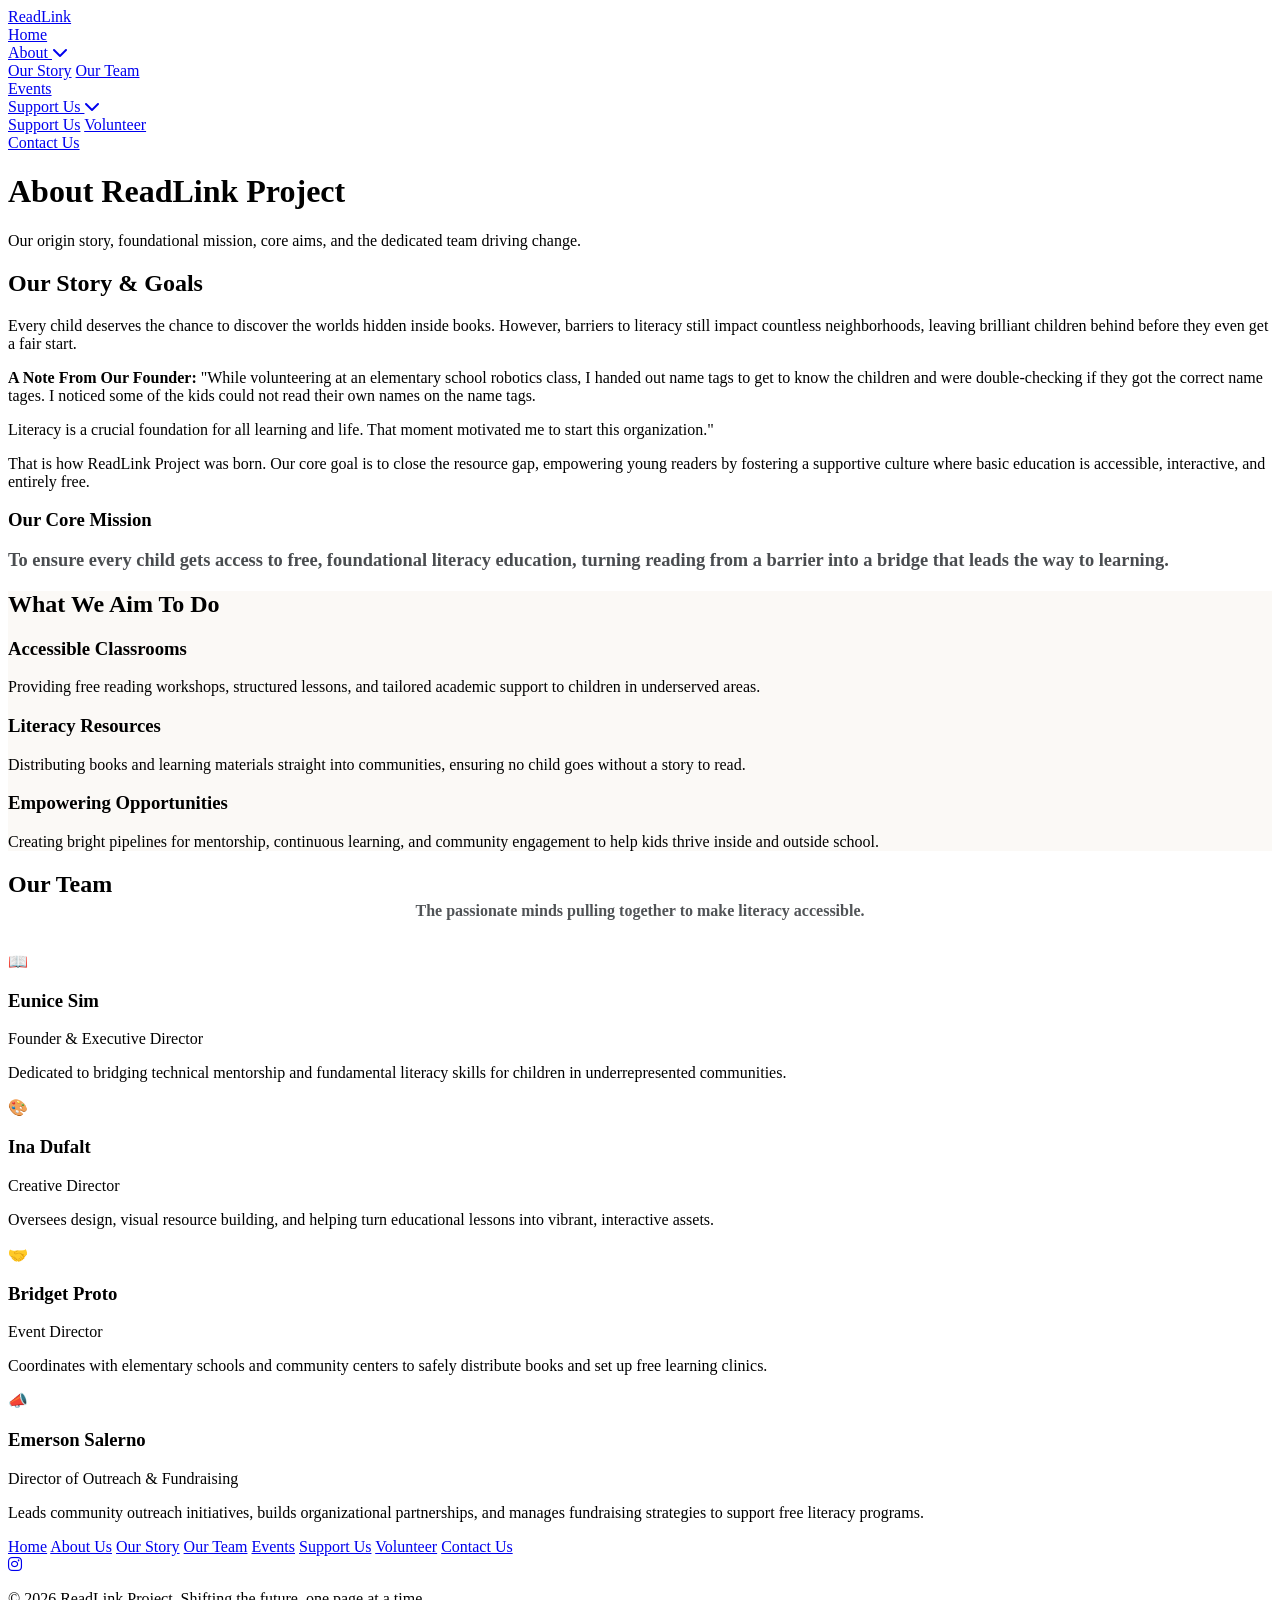
==== about.html @ 2fe0ac2c "Add files via upload" ====
<!DOCTYPE html>
<html lang="en">
<head>
    <meta charset="UTF-8">
    <meta name="viewport" content="width=device-width, initial-scale=1.0">
    <title>About Us | ReadLink Project</title>
    <link rel="preconnect" href="https://fonts.googleapis.com">
    <link rel="preconnect" href="https://fonts.gstatic.com" crossorigin>
    <link href="https://fonts.googleapis.com/css2?family=Fredoka:wght@300..700&family=Quicksand:wght@400;600;700&display=swap" rel="stylesheet">
    <link rel="stylesheet" href="https://cdnjs.cloudflare.com/ajax/libs/font-awesome/6.4.2/css/all.min.css">
    <link rel="stylesheet" href="style.css">
</head>
<body>

    <header>
        <a href="index.html" class="brand-link">
            <img src="ReadLink (1).png" alt="ReadLink Logo" class="nav-logo-img" onerror="this.style.display='none'">
            <div class="logo-text">Read<span>Link</span></div>
        </a>
        <nav>
            <a href="index.html" class="nav-link">Home</a>
            
            <div class="nav-item active">
                <a href="about.html">About <i class="fa-solid fa-chevron-down nav-arrow"></i></a>
                <div class="dropdown-menu">
                    <a href="about.html#story">Our Story</a>
                    <a href="about.html#team">Our Team</a>
                </div>
            </div>
            
            <a href="events.html" class="nav-link">Events</a>
            
            <div class="nav-item">
                <a href="support.html">Support Us <i class="fa-solid fa-chevron-down nav-arrow"></i></a>
                <div class="dropdown-menu">
                    <a href="support.html#support-options">Support Us</a>
                    <a href="support.html#volunteer">Volunteer</a>
                </div>
            </div>
            
            <a href="contact.html" class="nav-link">Contact Us</a>
        </nav>
    </header>

    <div class="subpage-hero">
        <h1>About ReadLink Project</h1>
        <p>Our origin story, foundational mission, core aims, and the dedicated team driving change.</p>
    </div>

    <main>
        <!-- OUR STORY SECTION -->
        <section id="story">
            <div class="about-container">
                <div class="about-text">
                    <h2 style="text-align: left; color: var(--logo-coral);">Our Story & Goals</h2>
                    <p>Every child deserves the chance to discover the worlds hidden inside books. However, barriers to literacy still impact countless neighborhoods, leaving brilliant children behind before they even get a fair start.</p>
                    
                    <div class="quote-block">
                    <p><strong>A Note From Our Founder:</strong> "While volunteering at an elementary school robotics class, I handed out name tags to get to know the children and were double-checking if they got the correct name tages. I noticed some of the kids could not read their own names on the name tags.
                    <p style="margin-top: 0.5rem;">Literacy is a crucial foundation for all learning and life. That moment motivated me to start this organization."</p></p>
                </div>

                    <p>That is how ReadLink Project was born. Our core goal is to close the resource gap, empowering young readers by fostering a supportive culture where basic education is accessible, interactive, and entirely free.</p>
                </div>
                <div class="about-visual">
                    <h3 style="color: var(--logo-blue); margin-bottom: 1rem;">Our Core Mission</h3>
                    <p style="font-weight: 600; font-size: 1.15rem; color: #4A4D50;">To ensure every child gets access to free, foundational literacy education, turning reading from a barrier into a bridge that leads the way to learning.</p>
                </div>
            </div>
        </section>

        <!-- WHAT WE AIM TO DO SECTION -->
        <section id="aims" style="background-color: rgba(242, 236, 225, 0.3);">
            <h2>What We Aim To Do</h2>
            <div class="grid-container">
                <div class="card">
                    <div>
                        <h3 style="color: var(--logo-coral);">Accessible Classrooms</h3>
                        <p>Providing free reading workshops, structured lessons, and tailored academic support to children in underserved areas.</p>
                    </div>
                </div>
                <div class="card">
                    <div>
                        <h3 style="color: var(--logo-blue);">Literacy Resources</h3>
                        <p>Distributing books and learning materials straight into communities, ensuring no child goes without a story to read.</p>
                    </div>
                </div>
                <div class="card">
                    <div>
                        <h3 style="color: var(--logo-teal);">Empowering Opportunities</h3>
                        <p>Creating bright pipelines for mentorship, continuous learning, and community engagement to help kids thrive inside and outside school.</p>
                    </div>
                </div>
            </div>
        </section>

        <!-- OUR TEAM SECTION -->
        <section id="team">
            <h2>Our Team</h2>
            <p style="text-align: center; max-width: 500px; margin: -1rem auto 2rem auto; color: #515457; font-weight: 600;">
                The passionate minds pulling together to make literacy accessible.
            </p>
            
            <div class="team-grid">
                <div class="team-member">
                    <div class="avatar-placeholder">📖</div>
                    <h3>Eunice Sim</h3>
                    <div class="role">Founder & Executive Director</div>
                    <p>Dedicated to bridging technical mentorship and fundamental literacy skills for children in underrepresented communities.</p>
                </div>

                <div class="team-member">
                    <div class="avatar-placeholder">🎨</div>
                    <h3>Ina Dufalt</h3>
                    <div class="role">Creative Director</div>
                    <p>Oversees design, visual resource building, and helping turn educational lessons into vibrant, interactive assets.</p>
                </div>

                <div class="team-member">
                    <div class="avatar-placeholder">🤝</div>
                    <h3>Bridget Proto</h3>
                    <div class="role">Event Director</div>
                    <p>Coordinates with elementary schools and community centers to safely distribute books and set up free learning clinics.</p>
                </div>

                <div class="team-member">
                    <div class="avatar-placeholder">📣</div>
                    <h3>Emerson Salerno</h3>
                    <div class="role">Director of Outreach & Fundraising</div>
                    <p>Leads community outreach initiatives, builds organizational partnerships, and manages fundraising strategies to support free literacy programs.</p>
                </div>
            </div>
        </section>
    </main>

    <footer>
        <div class="footer-nav">
            <a href="index.html">Home</a>
            <a href="about.html">About Us</a>
            <a href="about.html#story">Our Story</a>
            <a href="about.html#team">Our Team</a>
            <a href="events.html">Events</a>
            <a href="support.html">Support Us</a>
            <a href="support.html#volunteer">Volunteer</a>
            <a href="contact.html">Contact Us</a>
        </div>
        <div class="social-links">
            <a href="https://www.instagram.com/readlinkproject/" target="_blank" class="instagram-icon" title="Follow ReadLink on Instagram">
                <i class="fab fa-instagram"></i>
            </a>
        </div>
        <p>&copy; 2026 ReadLink Project. Shifting the future, one page at a time.</p>
    </footer>

</body>
</html>
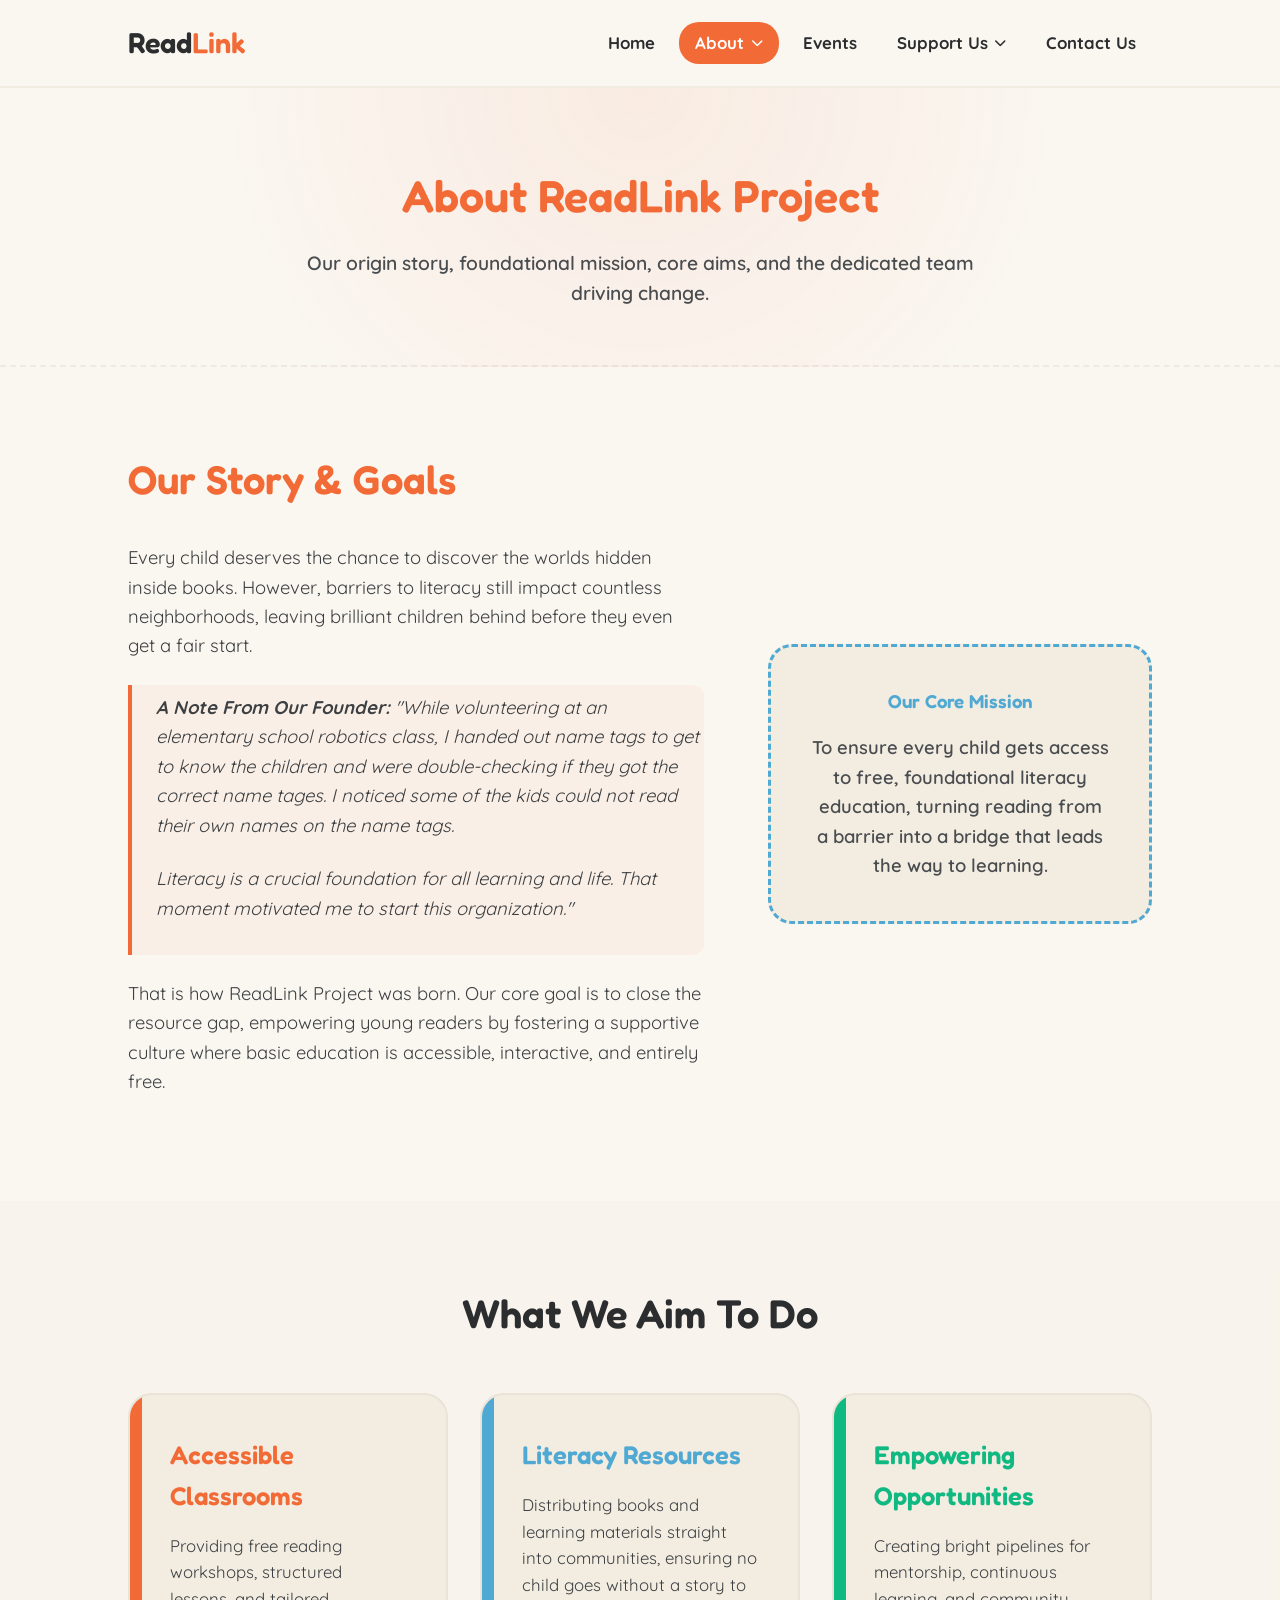
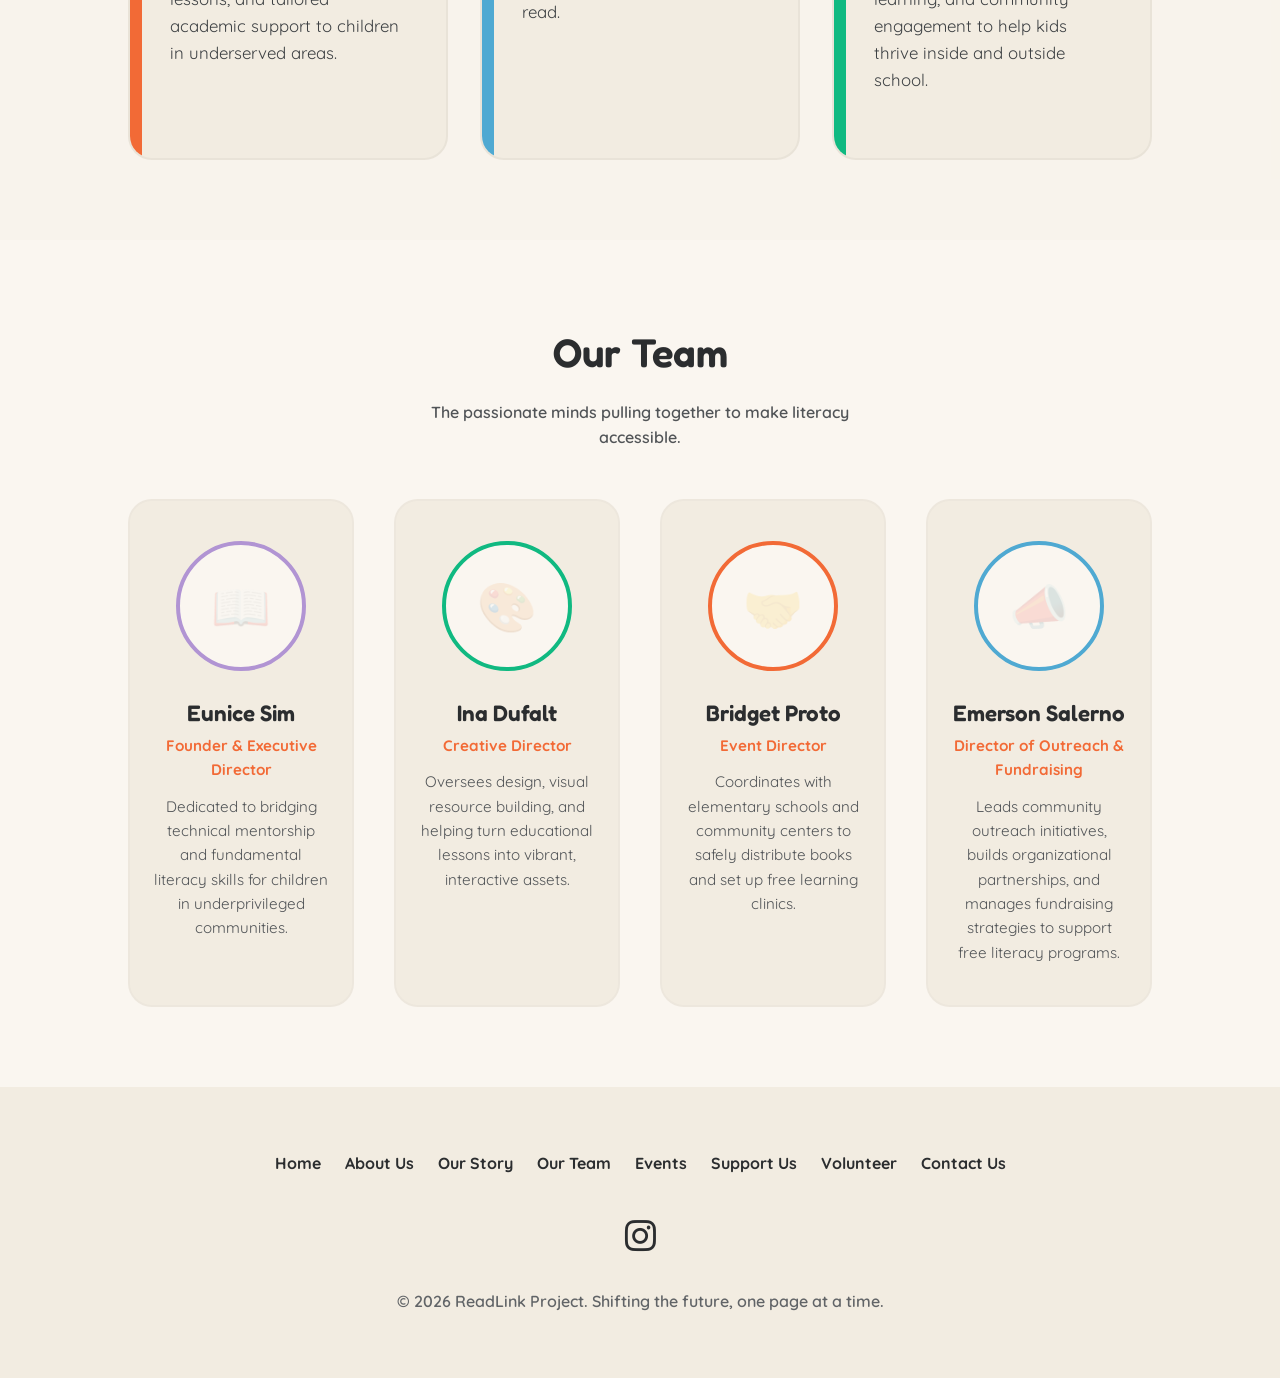
==== commit 92ff9403: "Update about.html" ====
--- a/about.html
+++ b/about.html
@@ -106,7 +106,7 @@
                     <div class="avatar-placeholder">📖</div>
                     <h3>Eunice Sim</h3>
                     <div class="role">Founder & Executive Director</div>
-                    <p>Dedicated to bridging technical mentorship and fundamental literacy skills for children in underrepresented communities.</p>
+                    <p>Dedicated to bridging technical mentorship and fundamental literacy skills for children in underprivileged communities.</p>
                 </div>
 
                 <div class="team-member">
--- a/style.css
+++ b/style.css
@@ -0,0 +1,730 @@
+/* ReadLink Project - Central Stylesheet */
+
+/* CSS RESET & VARIABLES */
+* {
+    margin: 0;
+    padding: 0;
+    box-sizing: border-box;
+}
+
+html {
+    scroll-behavior: smooth;
+    scroll-padding-top: 90px;
+}
+
+:root {
+    --bg-creme: #FAF6F0;       
+    --card-creme: #F2ECE1;     
+    --text-dark: #2B2D2F;     
+    
+    /* Logo Book Colors */
+    --logo-coral: #F26A36;
+    --logo-blue: #4FA9D2;
+    --logo-teal: #10B981;
+    --logo-yellow: #FFD151;
+    --logo-lavender: #B194D3;
+    --logo-pink: #FDA4AF;
+}
+
+body {
+    background-color: var(--bg-creme);
+    color: var(--text-dark);
+    font-family: 'Quicksand', sans-serif;
+    line-height: 1.6;
+    display: flex;
+    flex-direction: column;
+    min-height: 100vh;
+}
+
+main {
+    flex: 1;
+}
+
+h1, h2, h3, .logo-text {
+    font-family: 'Fredoka', sans-serif;
+    font-weight: 600;
+}
+
+/* NAVIGATION */
+header {
+    display: flex;
+    justify-content: space-between;
+    align-items: center;
+    padding: 1.25rem 10%;
+    background-color: rgba(250, 246, 240, 0.95);
+    backdrop-filter: blur(10px);
+    position: sticky;
+    top: 0;
+    z-index: 1000;
+    border-bottom: 2px solid var(--card-creme);
+}
+
+.brand-link {
+    display: flex;
+    align-items: center;
+    gap: 0.75rem;
+    text-decoration: none;
+    color: var(--text-dark);
+}
+
+.nav-logo-img {
+    height: 45px;
+    width: auto;
+    border-radius: 6px;
+}
+
+.logo-text {
+    font-size: 1.8rem;
+}
+
+.logo-text span {
+    color: var(--logo-coral);
+}
+
+nav {
+    display: flex;
+    align-items: center;
+    gap: 0.5rem;
+}
+
+nav a.nav-link, .nav-item > a {
+    text-decoration: none;
+    color: var(--text-dark);
+    font-weight: 700;
+    font-size: 1.05rem;
+    padding: 0.5rem 1rem;
+    border-radius: 20px;
+    transition: color 0.2s, background-color 0.2s;
+    display: inline-flex;
+    align-items: center;
+    gap: 0.4rem;
+}
+
+nav a.nav-link:hover, .nav-item:hover > a {
+    color: var(--logo-coral);
+}
+
+nav a.active, .nav-item.active > a {
+    color: white !important;
+    background-color: var(--logo-coral);
+}
+
+.nav-arrow {
+    font-size: 0.75rem;
+    transition: transform 0.2s ease;
+}
+
+.nav-item:hover .nav-arrow {
+    transform: rotate(180deg);
+}
+
+/* DROPDOWN MENU */
+.nav-item {
+    position: relative;
+    display: inline-block;
+}
+
+.dropdown-menu {
+    display: none;
+    position: absolute;
+    top: 100%;
+    left: 0;
+    background-color: var(--bg-creme);
+    min-width: 170px;
+    box-shadow: 0 10px 25px rgba(0,0,0,0.1);
+    border-radius: 16px;
+    padding: 0.5rem 0;
+    z-index: 1100;
+    border: 2px solid var(--card-creme);
+}
+
+.nav-item:hover .dropdown-menu,
+.nav-item:focus-within .dropdown-menu {
+    display: block;
+}
+
+.dropdown-menu a {
+    display: block;
+    padding: 0.6rem 1.25rem;
+    margin: 0;
+    border-radius: 0;
+    color: var(--text-dark);
+    font-size: 0.95rem;
+    font-weight: 700;
+    text-decoration: none;
+    transition: background-color 0.2s, color 0.2s;
+}
+
+.dropdown-menu a:first-child {
+    border-top-left-radius: 14px;
+    border-top-right-radius: 14px;
+}
+
+.dropdown-menu a:last-child {
+    border-bottom-left-radius: 14px;
+    border-bottom-right-radius: 14px;
+}
+
+.dropdown-menu a:hover {
+    background-color: var(--card-creme);
+    color: var(--logo-coral);
+}
+
+/* HERO SECTION (MAIN PAGE) */
+.hero {
+    display: flex;
+    flex-direction: column;
+    align-items: center;
+    justify-content: center;
+    text-align: center;
+    padding: 6rem 10% 5rem 10%;
+    background: radial-gradient(circle at top right, rgba(255,209,81,0.15), transparent 45%),
+                radial-gradient(circle at bottom left, rgba(79,169,210,0.15), transparent 45%);
+}
+
+.hero-logo {
+    max-width: 220px;
+    height: auto;
+    margin-bottom: 1.5rem;
+}
+
+.hero h1 {
+    font-size: 3.2rem;
+    line-height: 1.2;
+    margin-bottom: 1.5rem;
+    max-width: 850px;
+}
+
+.hero h1 span {
+    color: var(--logo-coral);
+    border-bottom: 4px dashed var(--logo-yellow);
+}
+
+.hero p {
+    font-size: 1.25rem;
+    max-width: 650px;
+    margin-bottom: 2.5rem;
+    color: #4A4D50;
+    font-weight: 600;
+}
+
+/* SUBPAGE HERO HEADER BANNER */
+.subpage-hero {
+    text-align: center;
+    padding: 4.5rem 10% 3.5rem 10%;
+    background: radial-gradient(circle at top center, rgba(242,106,54,0.08), transparent 60%);
+    border-bottom: 2px dashed rgba(0,0,0,0.05);
+}
+
+.subpage-hero h1 {
+    font-size: 2.8rem;
+    color: var(--logo-coral);
+    margin-bottom: 1rem;
+}
+
+.subpage-hero p {
+    font-size: 1.2rem;
+    max-width: 700px;
+    margin: 0 auto;
+    color: #4A4D50;
+    font-weight: 600;
+}
+
+.btn {
+    display: inline-block;
+    padding: 0.9rem 2.2rem;
+    background-color: var(--logo-coral);
+    color: white;
+    text-decoration: none;
+    border-radius: 50px;
+    font-weight: 700;
+    font-size: 1.1rem;
+    box-shadow: 0 4px 0px #c24e20;
+    transition: transform 0.1s, box-shadow 0.1s;
+}
+
+.btn:hover {
+    transform: translateY(2px);
+    box-shadow: 0 2px 0px #c24e20;
+}
+
+.btn-secondary {
+    background-color: var(--logo-blue);
+    box-shadow: 0 4px 0px #3884a6;
+}
+
+.btn-secondary:hover {
+    box-shadow: 0 2px 0px #3884a6;
+}
+
+.btn-teal {
+    background-color: var(--logo-teal);
+    box-shadow: 0 4px 0px #0c8c62;
+}
+
+.btn-teal:hover {
+    box-shadow: 0 2px 0px #0c8c62;
+}
+
+/* SECTION LAYOUT */
+section {
+    padding: 5rem 10%;
+}
+
+section h2 {
+    font-size: 2.5rem;
+    margin-bottom: 2rem;
+    text-align: center;
+}
+
+/* ABOUT US */
+.about-container {
+    display: grid;
+    grid-template-columns: 1.2fr 0.8fr;
+    gap: 4rem;
+    align-items: center;
+}
+
+.about-text p {
+    margin-bottom: 1.5rem;
+    font-size: 1.15rem;
+    color: #3D4043;
+}
+
+.quote-block {
+    border-left: 4px solid var(--logo-coral);
+    padding-left: 1.5rem;
+    font-style: italic;
+    background-color: rgba(242, 106, 54, 0.05);
+    padding-top: 0.5rem;
+    padding-bottom: 0.5rem;
+    margin: 1.5rem 0;
+    border-radius: 0 12px 12px 0;
+}
+
+.about-visual {
+    background-color: var(--card-creme);
+    padding: 2.5rem;
+    border-radius: 24px;
+    display: flex;
+    flex-direction: column;
+    align-items: center;
+    justify-content: center;
+    border: 3px dashed var(--logo-blue);
+    text-align: center;
+}
+
+/* WHAT WE OFFER & GENERAL GRID ELEMENTS */
+.grid-container {
+    display: grid;
+    grid-template-columns: repeat(auto-fit, minmax(280px, 1fr));
+    gap: 2rem;
+    margin-top: 3rem;
+}
+
+.card {
+    background-color: var(--card-creme);
+    padding: 2.5rem;
+    border-radius: 24px;
+    border: 2px solid rgba(0,0,0,0.04);
+    position: relative;
+    overflow: hidden;
+    display: flex;
+    flex-direction: column;
+    justify-content: space-between;
+}
+
+.card h3 {
+    font-size: 1.6rem;
+    margin-bottom: 1rem;
+}
+
+.card p {
+    font-size: 1.05rem;
+    color: #3D4043;
+    margin-bottom: 1.5rem;
+}
+
+.card::before {
+    content: '';
+    position: absolute;
+    left: 0;
+    top: 0;
+    bottom: 0;
+    width: 12px;
+}
+
+.card:nth-child(1)::before { background-color: var(--logo-coral); }
+.card:nth-child(2)::before { background-color: var(--logo-blue); }
+.card:nth-child(3)::before { background-color: var(--logo-teal); }
+
+/* UPCOMING EVENTS (TIMELINE CARDS) */
+.events-container {
+    display: flex;
+    flex-direction: column;
+    gap: 1.5rem;
+    max-width: 800px;
+    margin: 3rem auto 0 auto;
+}
+
+.event-card {
+    background-color: var(--card-creme);
+    display: flex;
+    align-items: center;
+    padding: 1.5rem 2rem;
+    border-radius: 20px;
+    gap: 2rem;
+    border-left: 8px solid var(--logo-blue);
+}
+
+.event-card:nth-child(even) {
+    border-left-color: var(--logo-yellow);
+}
+
+.event-date {
+    text-align: center;
+    min-width: 90px;
+}
+
+.event-date .day {
+    font-family: 'Fredoka', sans-serif;
+    font-size: 1.8rem;
+    color: var(--logo-coral);
+    display: block;
+    line-height: 1;
+}
+
+.event-date .month {
+    font-weight: 700;
+    font-size: 0.9rem;
+    text-transform: uppercase;
+    color: var(--text-dark);
+}
+
+.event-details h3 {
+    font-size: 1.3rem;
+    margin-bottom: 0.25rem;
+}
+
+.event-details p {
+    color: #515457;
+    font-size: 1rem;
+}
+
+/* OUR TEAM */
+.team-grid {
+    display: grid;
+    grid-template-columns: repeat(auto-fit, minmax(220px, 1fr));
+    gap: 2.5rem;
+    max-width: 1100px;
+    margin: 3rem auto 0 auto;
+}
+
+.team-member {
+    text-align: center;
+    background-color: var(--card-creme);
+    padding: 2.5rem 1.5rem;
+    border-radius: 24px;
+    border: 2px solid rgba(0,0,0,0.02);
+}
+
+.avatar-placeholder {
+    width: 130px;
+    height: 130px;
+    background-color: var(--bg-creme);
+    border-radius: 50%;
+    margin: 0 auto 1.5rem auto;
+    border: 4px solid var(--logo-lavender);
+    display: flex;
+    align-items: center;
+    justify-content: center;
+    font-size: 3rem;
+    color: rgba(0,0,0,0.15);
+    overflow: hidden;
+}
+
+.team-member:nth-child(2) .avatar-placeholder { border-color: var(--logo-teal); }
+.team-member:nth-child(3) .avatar-placeholder { border-color: var(--logo-coral); }
+.team-member:nth-child(4) .avatar-placeholder { border-color: var(--logo-blue); }
+
+.team-member h3 {
+    font-size: 1.4rem;
+    margin-bottom: 0.2rem;
+}
+
+.team-member .role {
+    font-weight: 700;
+    color: var(--logo-coral);
+    font-size: 0.95rem;
+    margin-bottom: 0.75rem;
+}
+
+.team-member p {
+    font-size: 0.95rem;
+    color: #515457;
+}
+
+/* SUPPORT US BLOCK STYLES */
+.support-container {
+    max-width: 850px;
+    margin: 3rem auto 0 auto;
+    display: grid;
+    grid-template-columns: 1fr 1fr;
+    gap: 2.5rem;
+}
+
+.support-box {
+    background-color: var(--card-creme);
+    padding: 2.5rem;
+    border-radius: 24px;
+    display: flex;
+    flex-direction: column;
+    justify-content: space-between;
+    align-items: center;
+    text-align: center;
+    border: 2px solid rgba(0,0,0,0.02);
+}
+
+.support-box h3 {
+    font-size: 1.5rem;
+    margin-bottom: 1rem;
+    color: var(--logo-coral);
+}
+
+.support-box:nth-child(2) h3 {
+    color: var(--logo-blue);
+}
+
+.support-box p {
+    font-size: 1.05rem;
+    color: #3D4043;
+    margin-bottom: 1.5rem;
+    font-weight: 600;
+}
+
+.email-link {
+    color: var(--text-dark);
+    font-weight: 700;
+    text-decoration: underline;
+    text-decoration-color: var(--logo-teal);
+    text-underline-offset: 4px;
+    transition: color 0.2s;
+}
+
+.email-link:hover {
+    color: var(--logo-teal);
+}
+
+/* VOLUNTEER SECTION STYLES */
+.volunteer-grid {
+    display: grid;
+    grid-template-columns: repeat(auto-fit, minmax(260px, 1fr));
+    gap: 2rem;
+    max-width: 900px;
+    margin: 3rem auto 0 auto;
+}
+
+.v-card {
+    background-color: var(--card-creme);
+    padding: 2.5rem 2rem;
+    border-radius: 24px;
+    text-align: center;
+    border: 2px solid rgba(0,0,0,0.02);
+    transition: transform 0.3s ease, box-shadow 0.3s ease;
+}
+
+.v-card:hover {
+    transform: translateY(-5px);
+    box-shadow: 0 10px 20px rgba(0,0,0,0.03);
+}
+
+.v-icon {
+    width: 60px;
+    height: 60px;
+    border-radius: 50%;
+    display: flex;
+    align-items: center;
+    justify-content: center;
+    font-size: 1.6rem;
+    margin: 0 auto 1.5rem auto;
+    transition: transform 0.3s ease;
+}
+
+.v-card:hover .v-icon {
+    transform: scale(1.1) rotate(5deg);
+}
+
+.v-card h3 {
+    font-size: 1.35rem;
+    margin-bottom: 0.75rem;
+}
+
+.v-card p {
+    font-size: 0.95rem;
+    color: #515457;
+    font-weight: 600;
+}
+
+/* CONTACT FORM */
+.contact-container {
+    max-width: 600px;
+    margin: 0 auto;
+    background-color: var(--card-creme);
+    padding: 3rem;
+    border-radius: 28px;
+    border: 2px solid rgba(0,0,0,0.02);
+}
+
+.form-group {
+    margin-bottom: 1.5rem;
+}
+
+.form-group label {
+    display: block;
+    margin-bottom: 0.5rem;
+    font-weight: 700;
+}
+
+.form-group input, .form-group textarea {
+    width: 100%;
+    padding: 0.9rem;
+    border: 2px solid transparent;
+    background-color: var(--bg-creme);
+    border-radius: 12px;
+    font-size: 1rem;
+    font-family: 'Quicksand', sans-serif;
+    outline: none;
+    transition: border-color 0.2s;
+}
+
+.form-group input:focus, .form-group textarea:focus {
+    border-color: var(--logo-blue);
+}
+
+.submit-btn {
+    width: 100%;
+    padding: 1rem;
+    background-color: var(--text-dark);
+    color: white;
+    border: none;
+    border-radius: 12px;
+    font-size: 1.1rem;
+    font-weight: 700;
+    font-family: 'Fredoka', sans-serif;
+    cursor: pointer;
+    transition: background-color 0.2s;
+}
+
+.submit-btn:hover {
+    background-color: var(--logo-teal);
+}
+
+/* HOME PREVIEW SECTIONS */
+.preview-grid {
+    display: grid;
+    grid-template-columns: repeat(auto-fit, minmax(300px, 1fr));
+    gap: 2.5rem;
+    margin-top: 2rem;
+}
+
+.preview-card {
+    background-color: var(--card-creme);
+    padding: 2.5rem;
+    border-radius: 24px;
+    display: flex;
+    flex-direction: column;
+    justify-content: space-between;
+    border: 2px solid rgba(0,0,0,0.02);
+    transition: transform 0.2s ease, box-shadow 0.2s ease;
+}
+
+.preview-card:hover {
+    transform: translateY(-4px);
+    box-shadow: 0 8px 24px rgba(0,0,0,0.05);
+}
+
+.preview-card h3 {
+    font-size: 1.5rem;
+    margin-bottom: 1rem;
+    color: var(--logo-coral);
+}
+
+.preview-card p {
+    font-size: 1.05rem;
+    color: #4A4D50;
+    margin-bottom: 1.5rem;
+}
+
+.link-btn {
+    display: inline-flex;
+    align-items: center;
+    gap: 0.5rem;
+    font-weight: 700;
+    color: var(--logo-coral);
+    text-decoration: none;
+    font-size: 1.05rem;
+    transition: gap 0.2s ease;
+}
+
+.link-btn:hover {
+    gap: 0.75rem;
+}
+
+/* FOOTER & SOCIALS */
+footer {
+    text-align: center;
+    padding: 4rem 2rem;
+    background-color: var(--card-creme);
+    font-size: 1rem;
+    color: #616467;
+    font-weight: 600;
+    margin-top: auto;
+}
+
+.footer-nav {
+    display: flex;
+    justify-content: center;
+    flex-wrap: wrap;
+    gap: 1.5rem;
+    margin-bottom: 2rem;
+}
+
+.footer-nav a {
+    color: var(--text-dark);
+    text-decoration: none;
+    font-weight: 700;
+    transition: color 0.2s;
+}
+
+.footer-nav a:hover {
+    color: var(--logo-coral);
+}
+
+.social-links {
+    margin-bottom: 1.5rem;
+}
+
+.instagram-icon {
+    font-size: 2.2rem;
+    color: var(--text-dark);
+    transition: transform 0.2s, color 0.2s;
+    display: inline-block;
+}
+
+.instagram-icon:hover {
+    color: #E1306C; /* Official Instagram Pink-Red branding */
+    transform: scale(1.15);
+}
+
+/* RESPONSIVE DESIGN */
+@media (max-width: 768px) {
+    header { flex-direction: column; gap: 1rem; padding: 1.25rem 5%; }
+    nav { display: flex; flex-wrap: wrap; justify-content: center; gap: 0.5rem; }
+    nav a.nav-link, .nav-item > a { font-size: 0.95rem; padding: 0.3rem 0.6rem; }
+    .dropdown-menu { position: static; box-shadow: none; border: none; background: transparent; width: 100%; text-align: center; }
+    .hero h1 { font-size: 2.4rem; }
+    .subpage-hero h1 { font-size: 2.2rem; }
+    .about-container { grid-template-columns: 1fr; gap: 2.5rem; }
+    .event-card { flex-direction: column; text-align: center; padding: 2rem; }
+    .support-container { grid-template-columns: 1fr; gap: 2rem; }
+}
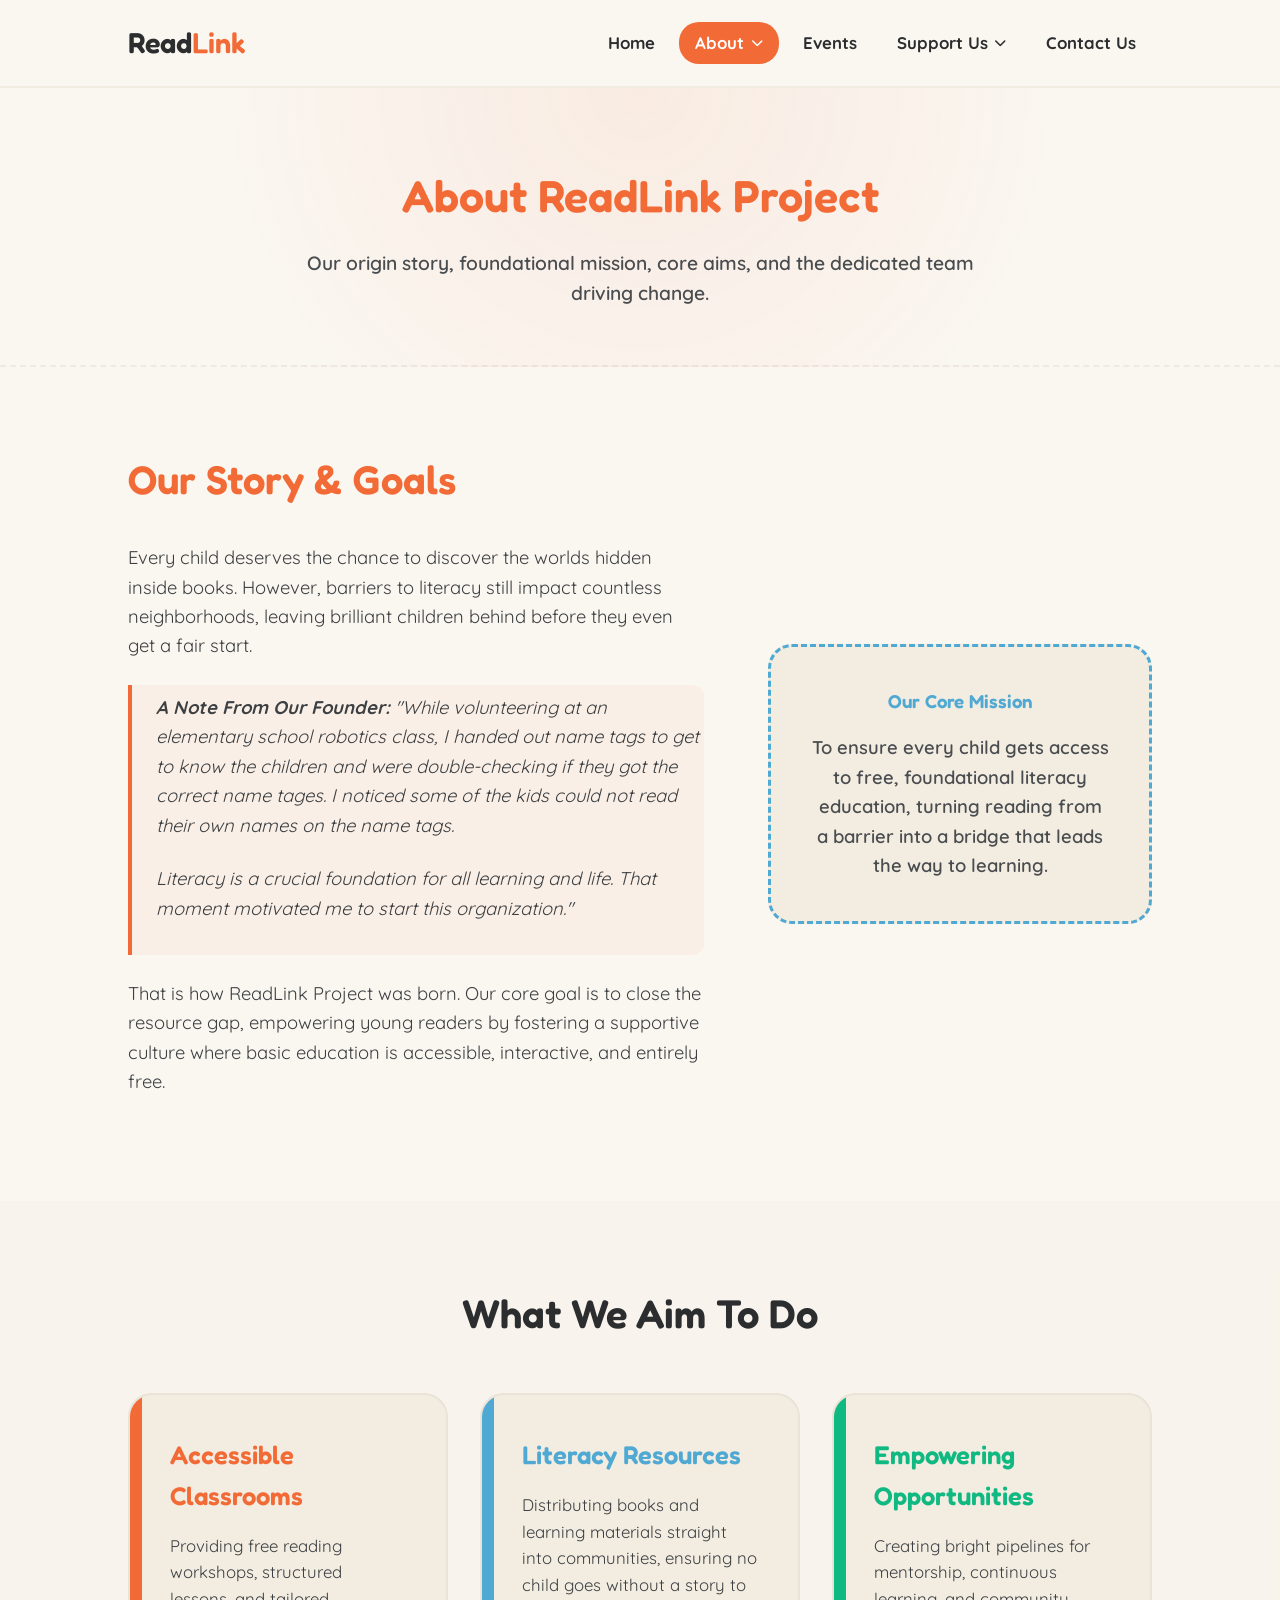
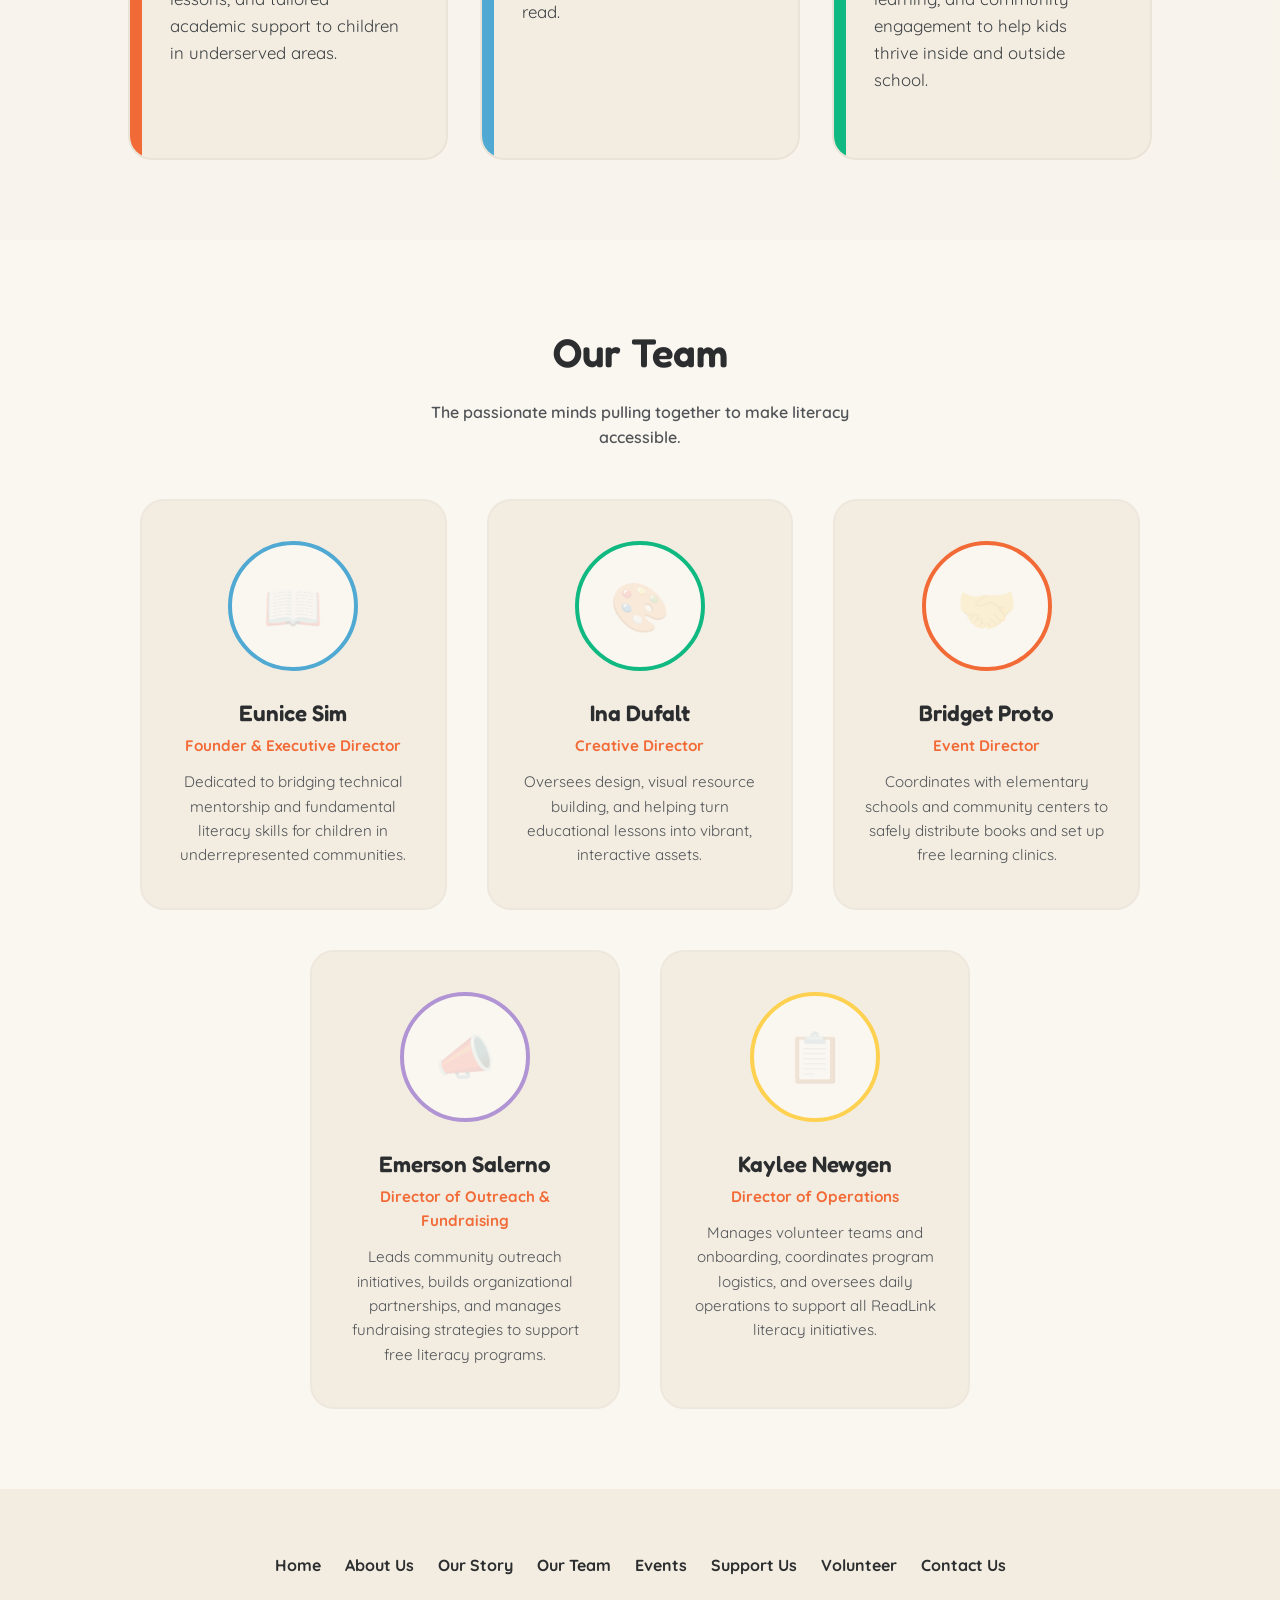
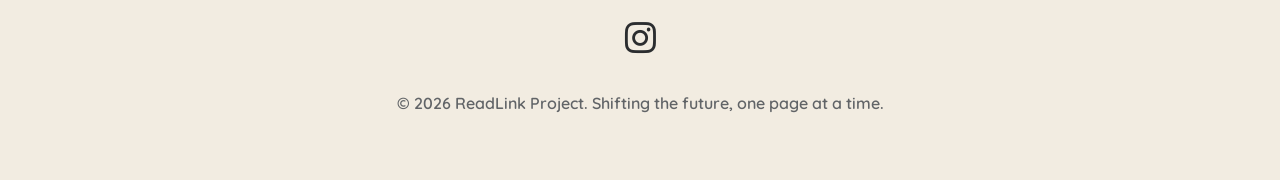
==== commit 0adffc60: "Add files via upload" ====
--- a/about.html
+++ b/about.html
@@ -101,33 +101,42 @@
                 The passionate minds pulling together to make literacy accessible.
             </p>
             
-            <div class="team-grid">
+            <div class="team-row-top">
                 <div class="team-member">
-                    <div class="avatar-placeholder">📖</div>
+                    <div class="avatar-placeholder avatar-blue">📖</div>
                     <h3>Eunice Sim</h3>
                     <div class="role">Founder & Executive Director</div>
-                    <p>Dedicated to bridging technical mentorship and fundamental literacy skills for children in underprivileged communities.</p>
+                    <p>Dedicated to bridging technical mentorship and fundamental literacy skills for children in underrepresented communities.</p>
                 </div>
 
                 <div class="team-member">
-                    <div class="avatar-placeholder">🎨</div>
+                    <div class="avatar-placeholder avatar-teal">🎨</div>
                     <h3>Ina Dufalt</h3>
                     <div class="role">Creative Director</div>
                     <p>Oversees design, visual resource building, and helping turn educational lessons into vibrant, interactive assets.</p>
                 </div>
 
                 <div class="team-member">
-                    <div class="avatar-placeholder">🤝</div>
+                    <div class="avatar-placeholder avatar-coral">🤝</div>
                     <h3>Bridget Proto</h3>
                     <div class="role">Event Director</div>
                     <p>Coordinates with elementary schools and community centers to safely distribute books and set up free learning clinics.</p>
                 </div>
+            </div>
 
+            <div class="team-row-bottom">
                 <div class="team-member">
-                    <div class="avatar-placeholder">📣</div>
+                    <div class="avatar-placeholder avatar-purple">📣</div>
                     <h3>Emerson Salerno</h3>
                     <div class="role">Director of Outreach & Fundraising</div>
                     <p>Leads community outreach initiatives, builds organizational partnerships, and manages fundraising strategies to support free literacy programs.</p>
+                </div>
+
+                <div class="team-member">
+                    <div class="avatar-placeholder avatar-yellow">📋</div>
+                    <h3>Kaylee Newgen</h3>
+                    <div class="role">Director of Operations</div>
+                    <p>Manages volunteer teams and onboarding, coordinates program logistics, and oversees daily operations to support all ReadLink literacy initiatives.</p>
                 </div>
             </div>
         </section>
--- a/style.css
+++ b/style.css
@@ -420,6 +420,22 @@
     margin: 3rem auto 0 auto;
 }
 
+.team-row-top {
+    display: grid;
+    grid-template-columns: repeat(3, 1fr);
+    gap: 2.5rem;
+    max-width: 1000px;
+    margin: 3rem auto 0 auto;
+}
+
+.team-row-bottom {
+    display: grid;
+    grid-template-columns: repeat(2, 1fr);
+    gap: 2.5rem;
+    max-width: 660px;
+    margin: 2.5rem auto 0 auto;
+}
+
 .team-member {
     text-align: center;
     background-color: var(--card-creme);
@@ -443,9 +459,11 @@
     overflow: hidden;
 }
 
-.team-member:nth-child(2) .avatar-placeholder { border-color: var(--logo-teal); }
-.team-member:nth-child(3) .avatar-placeholder { border-color: var(--logo-coral); }
-.team-member:nth-child(4) .avatar-placeholder { border-color: var(--logo-blue); }
+.avatar-blue { border-color: var(--logo-blue) !important; }
+.avatar-purple { border-color: var(--logo-lavender) !important; }
+.avatar-teal { border-color: var(--logo-teal) !important; }
+.avatar-coral { border-color: var(--logo-coral) !important; }
+.avatar-yellow { border-color: var(--logo-yellow) !important; }
 
 .team-member h3 {
     font-size: 1.4rem;
@@ -727,4 +745,5 @@
     .about-container { grid-template-columns: 1fr; gap: 2.5rem; }
     .event-card { flex-direction: column; text-align: center; padding: 2rem; }
     .support-container { grid-template-columns: 1fr; gap: 2rem; }
-}
+    .team-row-top, .team-row-bottom { grid-template-columns: 1fr; max-width: 400px; }
+}
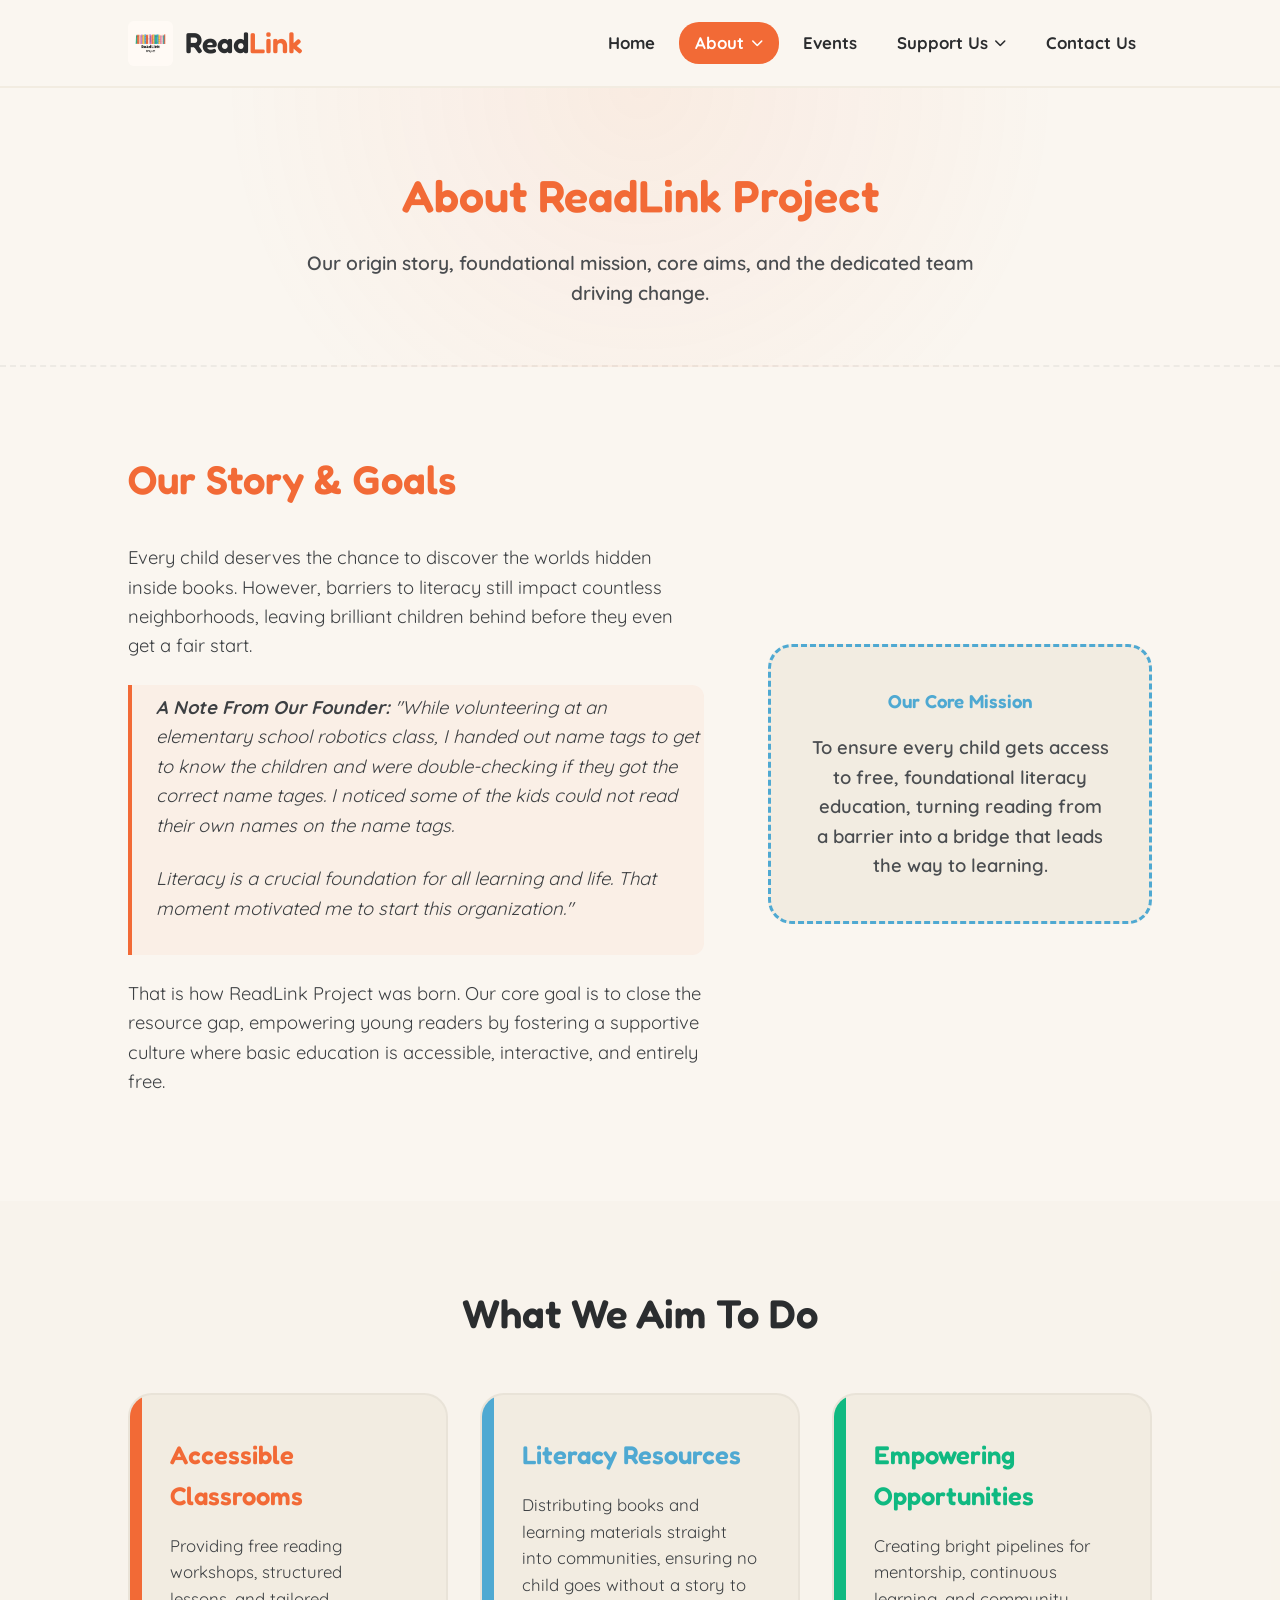
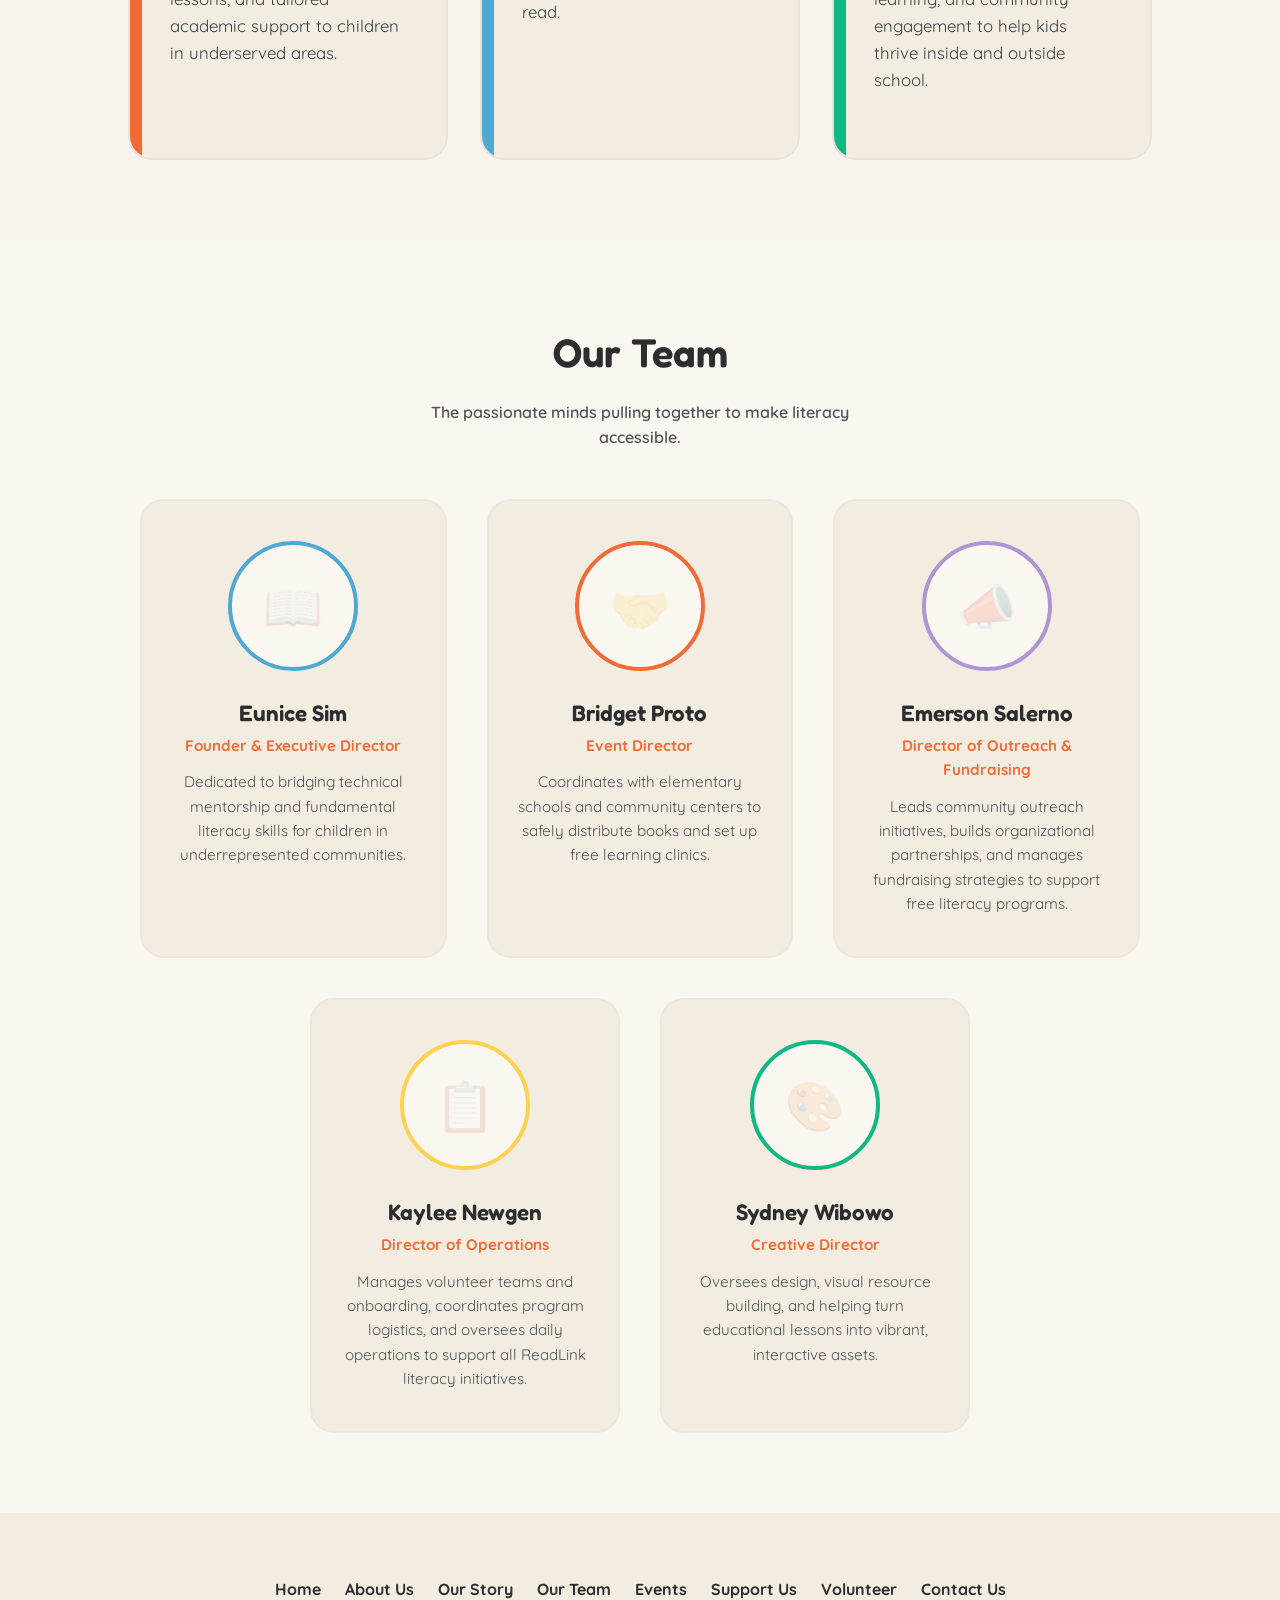
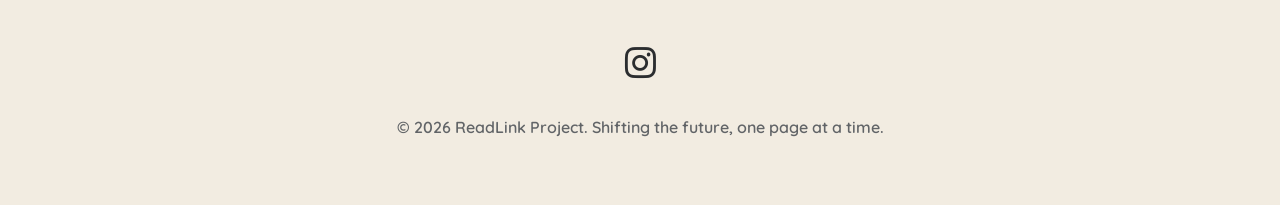
==== commit 72d5749a: "Add files via upload" ====
--- a/about.html
+++ b/about.html
@@ -110,33 +110,33 @@
                 </div>
 
                 <div class="team-member">
-                    <div class="avatar-placeholder avatar-teal">🎨</div>
-                    <h3>Ina Dufalt</h3>
-                    <div class="role">Creative Director</div>
-                    <p>Oversees design, visual resource building, and helping turn educational lessons into vibrant, interactive assets.</p>
-                </div>
-
-                <div class="team-member">
                     <div class="avatar-placeholder avatar-coral">🤝</div>
                     <h3>Bridget Proto</h3>
                     <div class="role">Event Director</div>
                     <p>Coordinates with elementary schools and community centers to safely distribute books and set up free learning clinics.</p>
                 </div>
-            </div>
 
-            <div class="team-row-bottom">
                 <div class="team-member">
                     <div class="avatar-placeholder avatar-purple">📣</div>
                     <h3>Emerson Salerno</h3>
                     <div class="role">Director of Outreach & Fundraising</div>
                     <p>Leads community outreach initiatives, builds organizational partnerships, and manages fundraising strategies to support free literacy programs.</p>
                 </div>
+            </div>
 
+            <div class="team-row-bottom">
                 <div class="team-member">
                     <div class="avatar-placeholder avatar-yellow">📋</div>
                     <h3>Kaylee Newgen</h3>
                     <div class="role">Director of Operations</div>
                     <p>Manages volunteer teams and onboarding, coordinates program logistics, and oversees daily operations to support all ReadLink literacy initiatives.</p>
+                </div>
+
+                <div class="team-member">
+                    <div class="avatar-placeholder avatar-teal">🎨</div>
+                    <h3>Sydney Wibowo</h3>
+                    <div class="role">Creative Director</div>
+                    <p>Oversees design, visual resource building, and helping turn educational lessons into vibrant, interactive assets.</p>
                 </div>
             </div>
         </section>
